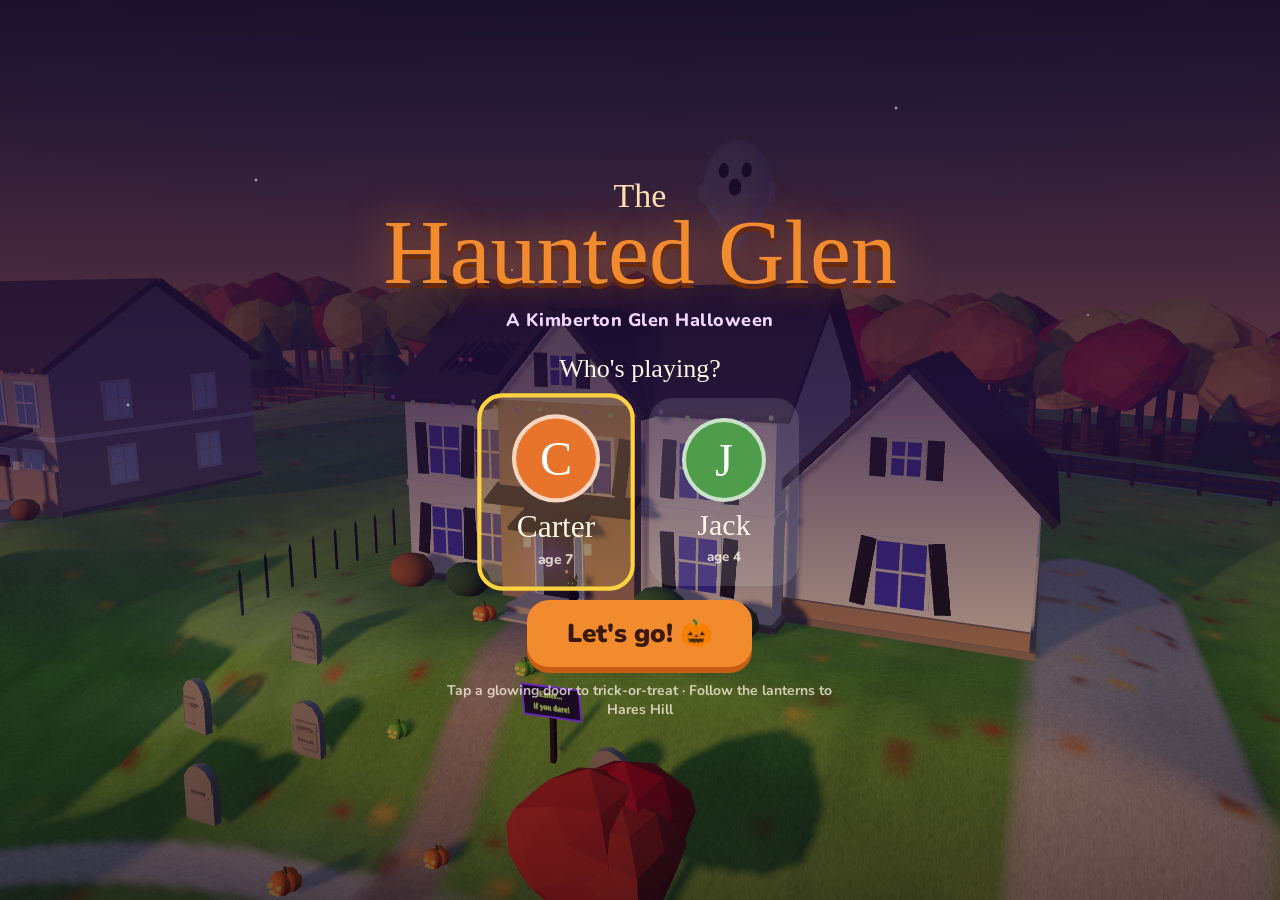
==== index.html @ c072a974 "The Haunted Glen: first playable version 3D Kimberton Glen at golden hour with a 10-minute day/night" ====
<!doctype html>
<html lang="en">
<head>
  <meta charset="utf-8" />
  <meta name="viewport" content="width=device-width, initial-scale=1, maximum-scale=1, user-scalable=no, viewport-fit=cover" />
  <title>The Haunted Glen</title>
  <meta name="theme-color" content="#1a1030" />
  <meta name="apple-mobile-web-app-capable" content="yes" />
  <meta name="mobile-web-app-capable" content="yes" />
  <meta name="apple-mobile-web-app-status-bar-style" content="black-translucent" />
  <meta name="apple-mobile-web-app-title" content="Haunted Glen" />
  <link rel="manifest" href="manifest.webmanifest" />
  <link rel="icon" type="image/png" href="assets/icons/icon-192.png" />
  <link rel="apple-touch-icon" href="assets/icons/apple-touch-icon.png" />
  <link rel="preconnect" href="https://fonts.googleapis.com" />
  <link rel="preconnect" href="https://fonts.gstatic.com" crossorigin />
  <link href="https://fonts.googleapis.com/css2?family=Chewy&family=Nunito:wght@600;800;900&display=swap" rel="stylesheet" />
  <link rel="stylesheet" href="css/style.css" />
  <script type="importmap">
    { "imports": { "three": "./lib/three.module.js" } }
  </script>
</head>
<body>
  <canvas id="world"></canvas>
  <canvas id="haunted" class="hidden"></canvas>
  <div id="touch-layer"></div>

  <div id="joy-base"><div id="joy-knob"></div></div>

  <!-- HUD -->
  <div id="hud" class="hidden">
    <div class="hud-left">
      <div class="pill" id="candy-pill"><span class="pill-icon">🍬</span><span id="candy-count">0</span></div>
      <div class="pill" id="corn-pill"><span class="pill-icon">🌽</span><span id="corn-count">0/8</span></div>
    </div>
    <div class="hud-right">
      <button class="round-btn" id="btn-time" aria-label="Day or night">🌙</button>
      <button class="round-btn" id="btn-sound" aria-label="Sound">🔊</button>
      <button class="swap-btn" id="btn-swap"><span class="swap-face" id="swap-face">J</span><span id="swap-name">Play as Jack</span></button>
    </div>
    <div class="hud-bottom-right">
      <button class="jump-btn" id="btn-jump" aria-label="Jump">⤴</button>
      <button class="action-btn hidden" id="btn-action"><span class="action-icon" id="action-icon">🚪</span><span class="action-label" id="action-label">Knock</span></button>
    </div>
  </div>

  <div id="toast" class="hidden"></div>
  <div id="bubble" class="hidden"><div class="bubble-name" id="bubble-name"></div><div id="bubble-text"></div></div>
  <div id="room-label" class="hidden"></div>
  <div id="candy-burst"></div>

  <!-- Shop -->
  <div id="shop" class="hidden">
    <div class="shop-top">
      <div class="shop-title">Hares Hill Halloween Emporium</div>
      <div class="hazel"><div class="hazel-face">🐰</div><div class="hazel-text" id="hazel-text">Welcome!</div></div>
    </div>
    <div class="shop-sheet">
      <div class="shop-tabs" id="shop-tabs"></div>
      <div class="shop-items" id="shop-items"></div>
      <div class="shop-bar">
        <button class="shop-btn leave" id="shop-leave">🚪 Leave shop</button>
        <button class="shop-btn swap" id="shop-swap">Dress Jack</button>
        <button class="shop-btn buy hidden" id="shop-buy">Buy</button>
      </div>
    </div>
  </div>

  <!-- Reward -->
  <div id="reward" class="hidden">
    <div class="reward-card">
      <div class="reward-emoji" id="reward-emoji">🎃</div>
      <div class="reward-title" id="reward-title">You found a prize!</div>
      <div class="reward-text" id="reward-text"></div>
      <button class="big-btn" id="reward-ok">Hooray!</button>
    </div>
  </div>

  <!-- Title -->
  <div id="title">
    <div class="title-sky"></div>
    <div class="title-inner">
      <div class="title-logo"><span class="t1">The</span><span class="t2">Haunted Glen</span></div>
      <div class="title-sub">A Kimberton Glen Halloween</div>
      <div class="pick-label" id="pick-label">Who's playing?</div>
      <div class="pick-row">
        <button class="pick-card selected" data-kid="carter"><div class="pick-avatar carter">C</div><div class="pick-name">Carter</div><div class="pick-age">age 7</div></button>
        <button class="pick-card" data-kid="jack"><div class="pick-avatar jack">J</div><div class="pick-name">Jack</div><div class="pick-age">age 4</div></button>
      </div>
      <button class="big-btn" id="play-btn" disabled><span id="play-label">Building the neighborhood…</span></button>
      <div class="title-hint">Tap a glowing door to trick-or-treat · Follow the lanterns to Hares Hill</div>
    </div>
  </div>

  <div id="fade"></div>
  <div id="error" class="hidden"></div>

  <script type="module" src="src/main.js"></script>
</body>
</html>
---- css/style.css ----
:root {
  --ink: #2a1838;
  --cream: #fff6e6;
  --pumpkin: #f28a2e;
  --pumpkin-dark: #c75f12;
  --purple: #6a3cb5;
  --purple-dark: #3d2066;
  --gold: #ffd23f;
  --glass: rgba(30, 16, 48, 0.62);
  --safe-top: env(safe-area-inset-top, 0px);
  --safe-bottom: env(safe-area-inset-bottom, 0px);
  --safe-left: env(safe-area-inset-left, 0px);
  --safe-right: env(safe-area-inset-right, 0px);
}

* { box-sizing: border-box; -webkit-tap-highlight-color: transparent; }
html, body {
  margin: 0;
  height: 100%;
  overflow: hidden;
  background: #120a1c;
  font-family: 'Nunito', 'Trebuchet MS', system-ui, sans-serif;
  color: var(--cream);
  touch-action: none;
  user-select: none;
  -webkit-user-select: none;
  -webkit-touch-callout: none;
  overscroll-behavior: none;
}
canvas { display: block; position: fixed; inset: 0; width: 100%; height: 100%; }
#haunted { image-rendering: pixelated; }
.hidden { display: none !important; }
button { font-family: inherit; cursor: pointer; border: none; color: inherit; }

#touch-layer { position: fixed; inset: 0; z-index: 2; }

/* joystick */
#joy-base {
  display: none; position: fixed; z-index: 3; width: 120px; height: 120px; margin: -60px 0 0 -60px;
  border-radius: 50%; background: rgba(255, 255, 255, 0.12); border: 3px solid rgba(255, 255, 255, 0.35);
  pointer-events: none; transform: translate(0, 0);
}
#joy-knob {
  position: absolute; left: 50%; top: 50%; width: 56px; height: 56px; border-radius: 50%;
  background: radial-gradient(circle at 35% 35%, #ffd9a8, var(--pumpkin)); box-shadow: 0 4px 10px rgba(0,0,0,.35);
  transform: translate(-50%, -50%);
}

/* HUD */
#hud { position: fixed; inset: 0; z-index: 4; pointer-events: none; }
#hud button { pointer-events: auto; }
.hud-left { position: absolute; top: calc(12px + var(--safe-top)); left: calc(12px + var(--safe-left)); display: flex; gap: 8px; flex-wrap: wrap; }
.hud-right { position: absolute; top: calc(12px + var(--safe-top)); right: calc(12px + var(--safe-right)); display: flex; gap: 8px; align-items: center; }
.pill {
  display: flex; align-items: center; gap: 6px; padding: 6px 14px 6px 10px; border-radius: 999px;
  background: var(--glass); font-weight: 900; font-size: 20px; backdrop-filter: blur(6px); -webkit-backdrop-filter: blur(6px);
  border: 2px solid rgba(255, 255, 255, 0.15); transition: transform .2s;
}
.pill.bump { transform: scale(1.25); }
.pill-icon { font-size: 22px; }
.round-btn {
  width: 48px; height: 48px; border-radius: 50%; font-size: 24px; background: var(--glass);
  border: 2px solid rgba(255, 255, 255, 0.18); backdrop-filter: blur(6px); -webkit-backdrop-filter: blur(6px);
}
.swap-btn {
  display: flex; align-items: center; gap: 8px; height: 48px; padding: 0 14px 0 6px; border-radius: 999px;
  background: var(--purple); font-weight: 900; font-size: 16px; box-shadow: 0 4px 0 var(--purple-dark);
}
.swap-face, .pick-avatar {
  display: grid; place-items: center; width: 36px; height: 36px; border-radius: 50%; font-family: 'Chewy', cursive; font-size: 20px;
  background: #4f9d4a; color: white; border: 3px solid rgba(255,255,255,.7);
}
.swap-face.carter, .pick-avatar.carter { background: #e8742c; }
.swap-face.jack, .pick-avatar.jack { background: #4f9d4a; }
.hud-bottom-right { position: absolute; right: calc(18px + var(--safe-right)); bottom: calc(22px + var(--safe-bottom)); display: flex; align-items: flex-end; gap: 14px; }
.action-btn {
  min-width: 112px; height: 112px; border-radius: 56px; padding: 0 18px; display: flex; flex-direction: column; align-items: center; justify-content: center;
  background: radial-gradient(circle at 35% 30%, #ffc27a, var(--pumpkin) 60%, var(--pumpkin-dark));
  box-shadow: 0 6px 0 #8a3f0a, 0 0 30px rgba(255, 160, 60, .55); animation: pulse 1.4s ease-in-out infinite;
}
.action-btn:active, .jump-btn:active, .swap-btn:active, .big-btn:active, .shop-btn:active { transform: translateY(3px); box-shadow: none; }
.action-icon { font-size: 40px; line-height: 1; }
.action-label { font-weight: 900; font-size: 18px; color: #3a1a06; margin-top: 2px; white-space: nowrap; }
.jump-btn {
  width: 72px; height: 72px; border-radius: 50%; font-size: 34px; font-weight: 900; color: white;
  background: radial-gradient(circle at 35% 30%, #9a7ae8, var(--purple)); box-shadow: 0 5px 0 var(--purple-dark);
}
@keyframes pulse { 0%, 100% { transform: scale(1); } 50% { transform: scale(1.06); } }

#toast {
  position: fixed; z-index: 6; left: 50%; top: calc(74px + var(--safe-top)); transform: translateX(-50%);
  max-width: min(560px, 90vw); padding: 12px 20px; border-radius: 18px; text-align: center; font-weight: 800; font-size: 19px;
  background: var(--glass); border: 2px solid rgba(255, 210, 63, 0.5); backdrop-filter: blur(6px); -webkit-backdrop-filter: blur(6px);
  pointer-events: none; animation: drop .35s ease-out;
}
@keyframes drop { from { opacity: 0; transform: translate(-50%, -12px); } to { opacity: 1; transform: translate(-50%, 0); } }

#bubble {
  position: fixed; z-index: 6; left: 50%; bottom: calc(150px + var(--safe-bottom)); transform: translateX(-50%);
  max-width: min(520px, 86vw); padding: 14px 20px; border-radius: 22px; background: var(--cream); color: var(--ink);
  font-weight: 800; font-size: 20px; text-align: center; box-shadow: 0 8px 24px rgba(0,0,0,.35); pointer-events: none; animation: pop .3s ease-out;
}
.bubble-name { font-family: 'Chewy', cursive; color: var(--purple); font-size: 18px; margin-bottom: 2px; }
@keyframes pop { from { opacity: 0; transform: translate(-50%, 10px) scale(.9); } to { opacity: 1; transform: translate(-50%, 0) scale(1); } }

#room-label {
  position: fixed; z-index: 6; left: 50%; top: calc(140px + var(--safe-top)); transform: translateX(-50%);
  font-family: 'Chewy', cursive; font-size: 30px; color: #e9d6ff; text-shadow: 0 3px 0 #2a1040, 0 0 18px #9b5cff;
  pointer-events: none; animation: drop .4s ease-out; white-space: nowrap;
}

#candy-burst { position: fixed; inset: 0; z-index: 7; pointer-events: none; overflow: hidden; }
.candy-fly { position: absolute; font-size: 30px; animation: fly 1.1s cubic-bezier(.5,-0.4,.7,1) forwards; }
@keyframes fly { to { transform: translate(var(--tx), var(--ty)) scale(.4) rotate(360deg); opacity: .2; } }

/* shop */
#shop { position: fixed; inset: 0; z-index: 5; pointer-events: none; display: flex; flex-direction: column; justify-content: space-between; }
#shop > * { pointer-events: auto; }
.shop-top { padding: calc(10px + var(--safe-top)) 14px 0; display: flex; flex-direction: column; align-items: center; gap: 8px; pointer-events: none !important; }
.shop-title { font-family: 'Chewy', cursive; font-size: 28px; color: var(--gold); text-shadow: 0 3px 0 #3a1a48; text-align: center; }
.hazel { display: flex; align-items: center; gap: 10px; background: var(--cream); color: var(--ink); border-radius: 20px; padding: 8px 16px 8px 8px; max-width: min(560px, 92vw); box-shadow: 0 6px 18px rgba(0,0,0,.3); }
.hazel-face { font-size: 34px; width: 48px; height: 48px; display: grid; place-items: center; background: #e9d6ff; border-radius: 50%; flex: none; }
.hazel-text { font-weight: 800; font-size: 17px; }
.shop-sheet {
  background: linear-gradient(180deg, rgba(42, 22, 64, .94), rgba(28, 14, 44, .97)); border-top: 3px solid rgba(255, 210, 63, .4);
  border-radius: 26px 26px 0 0; padding: 12px 12px calc(12px + var(--safe-bottom));
}
.shop-tabs { display: flex; gap: 8px; justify-content: center; margin-bottom: 10px; }
.shop-tab { flex: 1; max-width: 140px; padding: 10px 6px; border-radius: 16px; background: rgba(255,255,255,.08); font-weight: 900; font-size: 15px; display: flex; flex-direction: column; align-items: center; gap: 2px; }
.shop-tab .ti { font-size: 26px; }
.shop-tab.active { background: var(--pumpkin); color: #3a1a06; box-shadow: 0 4px 0 var(--pumpkin-dark); }
.shop-items { display: flex; gap: 10px; overflow-x: auto; padding: 4px 2px 10px; scroll-snap-type: x mandatory; -webkit-overflow-scrolling: touch; touch-action: pan-x; }
.item-card {
  flex: none; width: 112px; height: 132px; border-radius: 18px; background: rgba(255,255,255,.1); border: 3px solid transparent;
  display: flex; flex-direction: column; align-items: center; justify-content: center; gap: 4px; scroll-snap-align: start; position: relative;
}
.item-card.selected { border-color: var(--gold); background: rgba(255, 210, 63, .18); }
.item-card .ie { font-size: 42px; line-height: 1.05; }
.item-card .in { font-weight: 800; font-size: 14px; text-align: center; line-height: 1.1; padding: 0 4px; }
.item-card .ip { font-weight: 900; font-size: 14px; padding: 2px 10px; border-radius: 999px; background: rgba(0,0,0,.3); }
.item-card .ip.owned { background: #2eaa4a; }
.item-card .ip.wearing { background: var(--purple); }
.item-card .ip.locked { background: #5a3a6a; }
.shop-bar { display: flex; gap: 10px; justify-content: center; flex-wrap: wrap; }
.shop-btn { padding: 14px 22px; border-radius: 18px; font-weight: 900; font-size: 18px; }
.shop-btn.leave { background: rgba(255,255,255,.14); }
.shop-btn.swap { background: var(--purple); box-shadow: 0 4px 0 var(--purple-dark); }
.shop-btn.buy { background: var(--gold); color: #3a2206; box-shadow: 0 4px 0 #b08a10; }
.shop-btn.buy:disabled { background: #6a5a6a; color: #cbbfcb; box-shadow: none; }

/* reward */
#reward { position: fixed; inset: 0; z-index: 9; display: grid; place-items: center; background: rgba(10, 4, 20, .6); }
.reward-card { background: var(--cream); color: var(--ink); border-radius: 28px; padding: 26px 30px; text-align: center; max-width: 86vw; animation: pop2 .4s ease-out; }
@keyframes pop2 { from { transform: scale(.7); opacity: 0; } to { transform: scale(1); opacity: 1; } }
.reward-emoji { font-size: 84px; animation: wiggle 1s ease-in-out infinite; }
@keyframes wiggle { 0%,100% { transform: rotate(-8deg); } 50% { transform: rotate(8deg); } }
.reward-title { font-family: 'Chewy', cursive; font-size: 32px; color: var(--purple); }
.reward-text { font-weight: 800; font-size: 18px; margin: 6px 0 16px; }

/* title */
#title { position: fixed; inset: 0; z-index: 10; display: grid; place-items: center; overflow: auto; }
.title-sky { position: absolute; inset: 0; background: linear-gradient(180deg, rgba(18,10,36,.92) 0%, rgba(40,20,70,.72) 45%, rgba(40,20,60,.25) 75%, rgba(20,10,30,.55) 100%); }
.title-sky::after {
  content: ''; position: absolute; inset: 0; background-image: radial-gradient(2px 2px at 20% 20%, #fff, transparent), radial-gradient(2px 2px at 70% 12%, #fff, transparent),
    radial-gradient(1.5px 1.5px at 40% 30%, #fff, transparent), radial-gradient(1.5px 1.5px at 85% 35%, #fff, transparent), radial-gradient(2px 2px at 10% 45%, #fff, transparent);
  opacity: .8;
}
.title-inner { position: relative; text-align: center; padding: 24px; display: flex; flex-direction: column; align-items: center; gap: 14px; }
.title-logo { display: flex; flex-direction: column; line-height: .9; font-family: 'Chewy', cursive; }
.title-logo .t1 { font-size: 34px; color: #ffe0b0; }
.title-logo .t2 { font-size: clamp(52px, 11vw, 92px); color: var(--pumpkin); text-shadow: 0 5px 0 #6a2a08, 0 0 40px rgba(255,140,40,.6); }
.title-sub { font-weight: 800; font-size: 18px; color: #f2d6ff; letter-spacing: .5px; }
.pick-label { font-family: 'Chewy', cursive; font-size: 26px; margin-top: 8px; }
.pick-row { display: flex; gap: 18px; }
.pick-card { width: 150px; padding: 16px 10px; border-radius: 24px; background: rgba(255,255,255,.12); border: 4px solid transparent; display: flex; flex-direction: column; align-items: center; gap: 6px; transition: transform .15s; }
.pick-card.selected { border-color: var(--gold); background: rgba(255, 210, 63, .2); transform: scale(1.05); }
.pick-avatar { width: 84px; height: 84px; font-size: 46px; border-width: 4px; }
.pick-name { font-family: 'Chewy', cursive; font-size: 30px; }
.pick-age { font-weight: 800; opacity: .8; }
.big-btn { padding: 16px 40px; border-radius: 22px; font-size: 26px; font-weight: 900; background: var(--pumpkin); color: #3a1a06; box-shadow: 0 6px 0 var(--pumpkin-dark); }
.big-btn:disabled { background: #8a6a7a; color: #e8d8e8; box-shadow: none; }
.title-hint { font-weight: 700; font-size: 14px; opacity: .75; max-width: 420px; }

#fade { position: fixed; inset: 0; z-index: 8; background: #000; opacity: 0; pointer-events: none; transition: opacity .35s; }
#fade.on { opacity: 1; }
#error { position: fixed; left: 10px; right: 10px; bottom: 10px; z-index: 20; background: #5a1a2a; color: #fff; padding: 12px; border-radius: 12px; font-size: 13px; white-space: pre-wrap; }

@media (max-height: 500px) {
  .action-btn { min-width: 92px; height: 92px; }
  .action-icon { font-size: 32px; }
  .shop-title { font-size: 22px; }
  .item-card { width: 96px; height: 110px; }
  .item-card .ie { font-size: 34px; }
  .pick-card { width: 120px; padding: 10px; }
  .pick-avatar { width: 60px; height: 60px; font-size: 32px; }
  .title-logo .t2 { font-size: 54px; }
}
@media (max-width: 600px) {
  #swap-name { display: none; }
  .swap-btn { padding: 0 6px; }
}
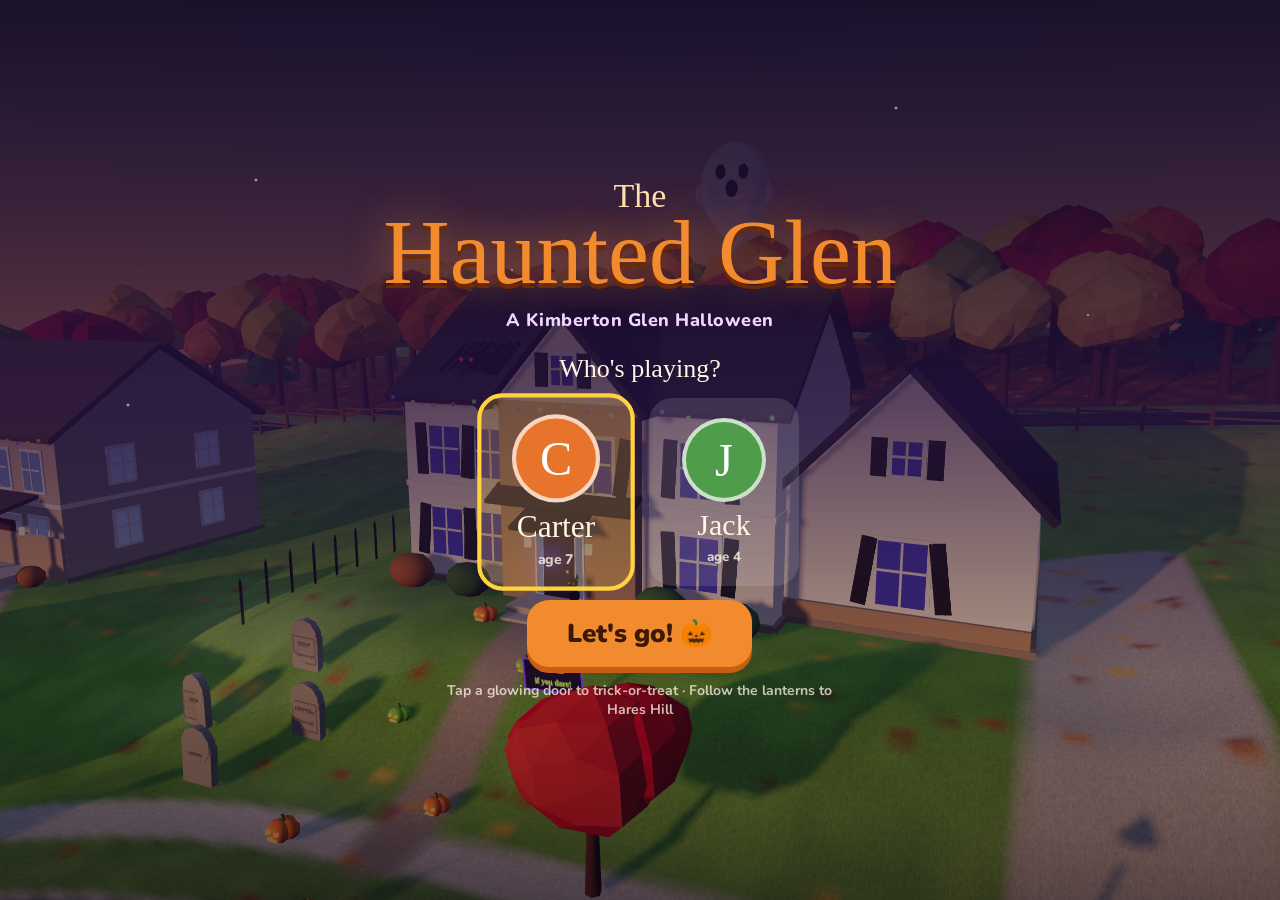
==== commit c13bc247: "Real LiDAR elevation and a full day cycle - Ground heights now come from USGS 3DEP 1 m LiDAR (sample" ====
--- a/index.html
+++ b/index.html
@@ -34,7 +34,7 @@
       <div class="pill" id="corn-pill"><span class="pill-icon">🌽</span><span id="corn-count">0/8</span></div>
     </div>
     <div class="hud-right">
-      <button class="round-btn" id="btn-time" aria-label="Day or night">🌙</button>
+      <button class="round-btn" id="btn-time" aria-label="Time of day">🌇</button>
       <button class="round-btn" id="btn-sound" aria-label="Sound">🔊</button>
       <button class="swap-btn" id="btn-swap"><span class="swap-face" id="swap-face">J</span><span id="swap-name">Play as Jack</span></button>
     </div>
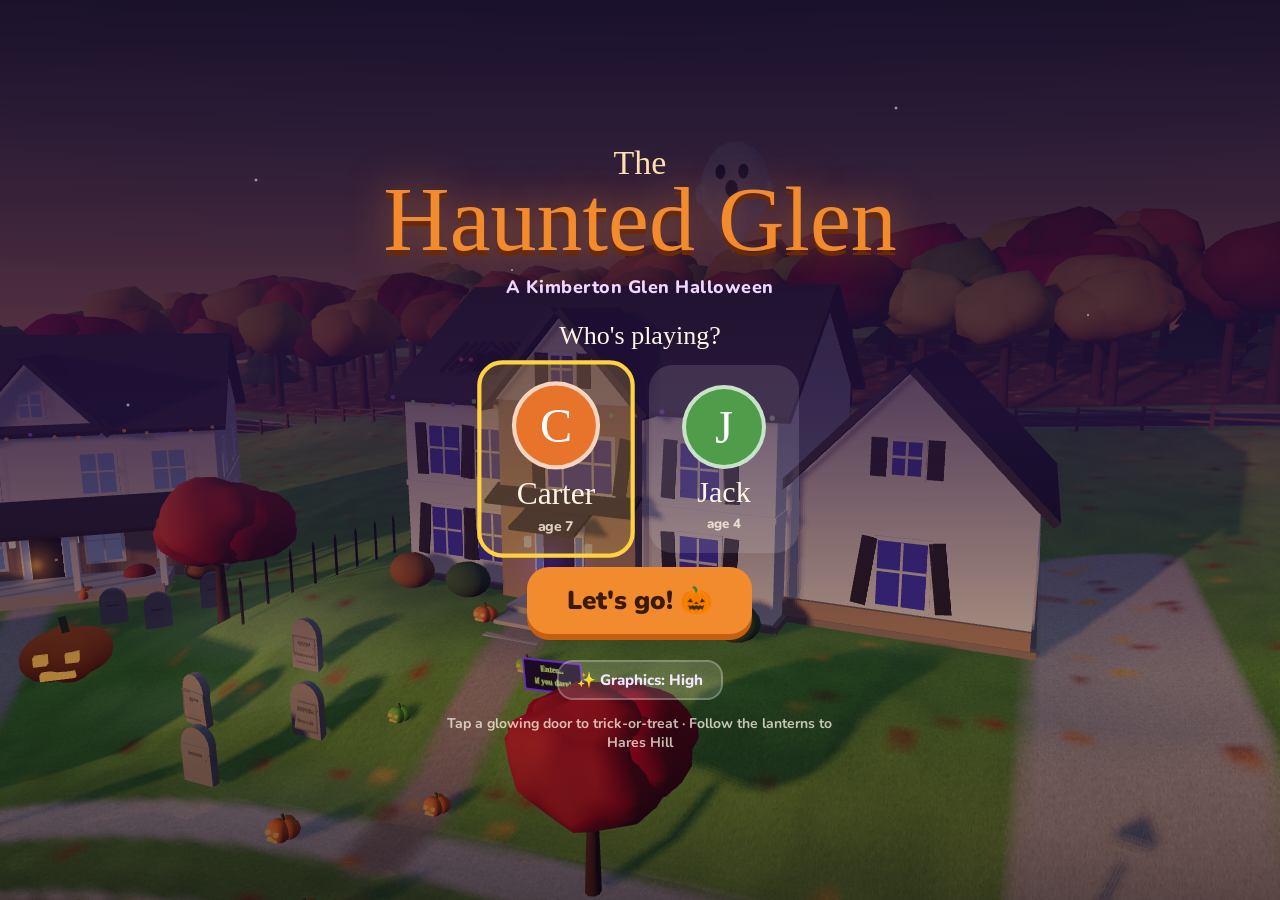
==== commit 4ce693b7: "Smoother graphics: leafy trees, softer lighting, quality toggle - Trees: rounded, lumpy canopies wit" ====
--- a/index.html
+++ b/index.html
@@ -88,6 +88,7 @@
         <button class="pick-card" data-kid="jack"><div class="pick-avatar jack">J</div><div class="pick-name">Jack</div><div class="pick-age">age 4</div></button>
       </div>
       <button class="big-btn" id="play-btn" disabled><span id="play-label">Building the neighborhood…</span></button>
+      <button class="quality-btn" id="quality-btn">✨ Graphics: High</button>
       <div class="title-hint">Tap a glowing door to trick-or-treat · Follow the lanterns to Hares Hill</div>
     </div>
   </div>
--- a/css/style.css
+++ b/css/style.css
@@ -199,3 +199,5 @@
   #swap-name { display: none; }
   .swap-btn { padding: 0 6px; }
 }
+
+.quality-btn { margin-top: 12px; padding: 8px 18px; border-radius: 16px; font-size: 15px; font-weight: 800; background: rgba(255,255,255,0.14); color: #f3e6ff; border: 2px solid rgba(255,255,255,0.25); }
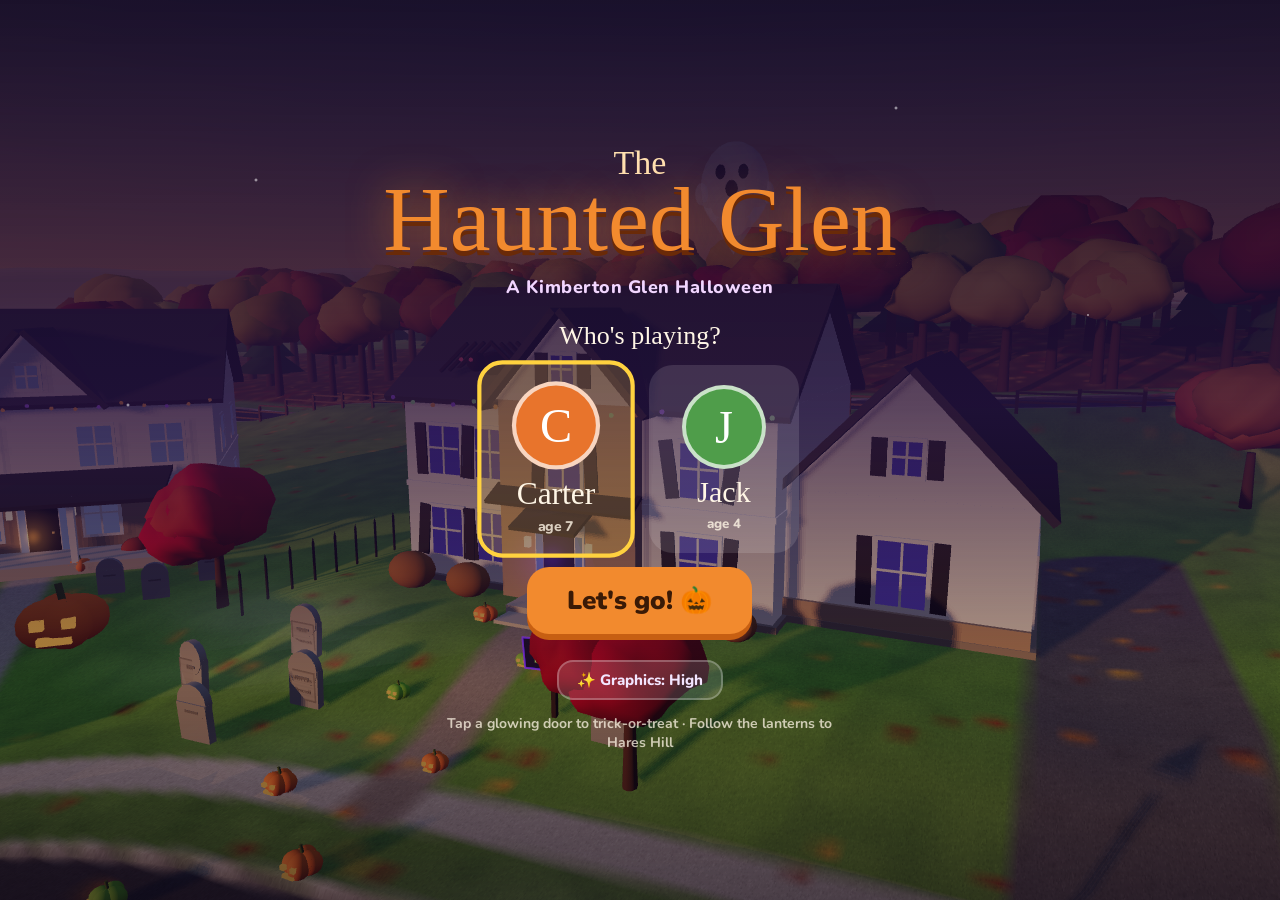
==== commit 22b0d539: "Rebuild the Emporium interior: shelf bays, front desk, new Hazel Costumes now sit on four labeled sh" ====
--- a/index.html
+++ b/index.html
@@ -51,17 +51,20 @@
 
   <!-- Shop -->
   <div id="shop" class="hidden">
-    <div class="shop-top">
-      <div class="shop-title">Hares Hill Halloween Emporium</div>
+    <div class="shop-top" id="shop-top">
       <div class="hazel"><div class="hazel-face">🐰</div><div class="hazel-text" id="hazel-text">Welcome!</div></div>
+      <div class="pill shop-candy"><span class="pill-icon">🍬</span><span id="shop-candy">0</span></div>
     </div>
-    <div class="shop-sheet">
-      <div class="shop-tabs" id="shop-tabs"></div>
-      <div class="shop-items" id="shop-items"></div>
+    <div class="shop-bottom" id="shop-bottom">
+      <div class="shop-pager">
+        <button class="shop-arrow" id="shop-prev" aria-label="Previous shelf">◀</button>
+        <div class="shop-tabs" id="shop-tabs"></div>
+        <button class="shop-arrow" id="shop-next" aria-label="Next shelf">▶</button>
+      </div>
       <div class="shop-bar">
-        <button class="shop-btn leave" id="shop-leave">🚪 Leave shop</button>
+        <button class="shop-btn leave" id="shop-leave">🚪 Leave</button>
+        <button class="shop-btn buy hidden" id="shop-buy">Buy</button>
         <button class="shop-btn swap" id="shop-swap">Dress Jack</button>
-        <button class="shop-btn buy hidden" id="shop-buy">Buy</button>
       </div>
     </div>
   </div>
--- a/css/style.css
+++ b/css/style.css
@@ -115,38 +115,37 @@
 
 /* shop */
 #shop { position: fixed; inset: 0; z-index: 5; pointer-events: none; display: flex; flex-direction: column; justify-content: space-between; }
-#shop > * { pointer-events: auto; }
-.shop-top { padding: calc(10px + var(--safe-top)) 14px 0; display: flex; flex-direction: column; align-items: center; gap: 8px; pointer-events: none !important; }
-.shop-title { font-family: 'Chewy', cursive; font-size: 28px; color: var(--gold); text-shadow: 0 3px 0 #3a1a48; text-align: center; }
-.hazel { display: flex; align-items: center; gap: 10px; background: var(--cream); color: var(--ink); border-radius: 20px; padding: 8px 16px 8px 8px; max-width: min(560px, 92vw); box-shadow: 0 6px 18px rgba(0,0,0,.3); }
-.hazel-face { font-size: 34px; width: 48px; height: 48px; display: grid; place-items: center; background: #e9d6ff; border-radius: 50%; flex: none; }
-.hazel-text { font-weight: 800; font-size: 17px; }
-.shop-sheet {
-  background: linear-gradient(180deg, rgba(42, 22, 64, .94), rgba(28, 14, 44, .97)); border-top: 3px solid rgba(255, 210, 63, .4);
-  border-radius: 26px 26px 0 0; padding: 12px 12px calc(12px + var(--safe-bottom));
-}
-.shop-tabs { display: flex; gap: 8px; justify-content: center; margin-bottom: 10px; }
-.shop-tab { flex: 1; max-width: 140px; padding: 10px 6px; border-radius: 16px; background: rgba(255,255,255,.08); font-weight: 900; font-size: 15px; display: flex; flex-direction: column; align-items: center; gap: 2px; }
-.shop-tab .ti { font-size: 26px; }
+.shop-top { padding: calc(8px + var(--safe-top)) 12px 0; display: flex; align-items: flex-start; justify-content: center; gap: 8px; pointer-events: none; }
+.hazel { display: flex; align-items: center; gap: 10px; background: var(--cream); color: var(--ink); border-radius: 20px; padding: 6px 14px 6px 6px; max-width: min(520px, 76vw); box-shadow: 0 6px 18px rgba(0,0,0,.3); }
+.hazel-face { font-size: 28px; width: 42px; height: 42px; display: grid; place-items: center; background: #e9d6ff; border-radius: 50%; flex: none; }
+.hazel-text { font-weight: 800; font-size: 16px; line-height: 1.2; }
+.shop-candy { flex: none; }
+.shop-bottom { padding: 0 10px calc(10px + var(--safe-bottom)); display: flex; flex-direction: column; gap: 8px; align-items: center; }
+.shop-bottom > * { pointer-events: auto; }
+.shop-pager { align-items: center; gap: 6px; width: 100%; max-width: 480px; }
+.shop-pager { display: flex; }
+/* sideways phone: tabs down the left, buttons down the right, so the shelves get the full height */
+#shop:not(.portrait) .shop-pager { position: fixed; left: calc(8px + var(--safe-left, 0px)); top: 50%; transform: translateY(-50%); width: auto; max-width: none; flex-direction: column; }
+#shop:not(.portrait) .shop-arrow { display: none; }
+#shop:not(.portrait) .shop-tabs { flex-direction: column; }
+#shop:not(.portrait) .shop-tab { width: 66px; flex: none; padding: 4px 2px; }
+#shop:not(.portrait) .shop-bar { position: fixed; right: calc(10px + var(--safe-right, 0px)); bottom: calc(10px + var(--safe-bottom)); flex-direction: column-reverse; align-items: stretch; }
+#shop:not(.portrait) .shop-top { justify-content: flex-start; padding-left: 90px; }
+#shop:not(.portrait) .hazel { max-width: min(520px, 62vw); }
+.shop-arrow { display: none; }
+#shop:not(.portrait) .shop-pager { width: auto; max-width: none; }
+#shop:not(.portrait) .shop-tab { width: 64px; flex: none; }
+.shop-arrow { flex: none; width: 46px; height: 58px; border-radius: 16px; background: rgba(30, 14, 44, .85); font-size: 22px; box-shadow: 0 4px 0 rgba(0,0,0,.35); }
+.shop-tabs { flex: 1; display: flex; gap: 5px; }
+.shop-tab { flex: 1; padding: 6px 2px; border-radius: 14px; background: rgba(30, 14, 44, .85); font-weight: 900; font-size: 12px; display: flex; flex-direction: column; align-items: center; gap: 1px; }
+.shop-tab .ti { font-size: 22px; }
 .shop-tab.active { background: var(--pumpkin); color: #3a1a06; box-shadow: 0 4px 0 var(--pumpkin-dark); }
-.shop-items { display: flex; gap: 10px; overflow-x: auto; padding: 4px 2px 10px; scroll-snap-type: x mandatory; -webkit-overflow-scrolling: touch; touch-action: pan-x; }
-.item-card {
-  flex: none; width: 112px; height: 132px; border-radius: 18px; background: rgba(255,255,255,.1); border: 3px solid transparent;
-  display: flex; flex-direction: column; align-items: center; justify-content: center; gap: 4px; scroll-snap-align: start; position: relative;
-}
-.item-card.selected { border-color: var(--gold); background: rgba(255, 210, 63, .18); }
-.item-card .ie { font-size: 42px; line-height: 1.05; }
-.item-card .in { font-weight: 800; font-size: 14px; text-align: center; line-height: 1.1; padding: 0 4px; }
-.item-card .ip { font-weight: 900; font-size: 14px; padding: 2px 10px; border-radius: 999px; background: rgba(0,0,0,.3); }
-.item-card .ip.owned { background: #2eaa4a; }
-.item-card .ip.wearing { background: var(--purple); }
-.item-card .ip.locked { background: #5a3a6a; }
-.shop-bar { display: flex; gap: 10px; justify-content: center; flex-wrap: wrap; }
-.shop-btn { padding: 14px 22px; border-radius: 18px; font-weight: 900; font-size: 18px; }
-.shop-btn.leave { background: rgba(255,255,255,.14); }
+.shop-bar { display: flex; gap: 10px; justify-content: center; align-items: center; }
+.shop-btn { padding: 13px 20px; border-radius: 18px; font-weight: 900; font-size: 18px; box-shadow: 0 4px 0 rgba(0,0,0,.35); }
+.shop-btn.leave { background: rgba(30, 14, 44, .85); }
 .shop-btn.swap { background: var(--purple); box-shadow: 0 4px 0 var(--purple-dark); }
-.shop-btn.buy { background: var(--gold); color: #3a2206; box-shadow: 0 4px 0 #b08a10; }
-.shop-btn.buy:disabled { background: #6a5a6a; color: #cbbfcb; box-shadow: none; }
+.shop-btn.buy { background: var(--gold); color: #3a2206; box-shadow: 0 4px 0 #b08a10; font-size: 21px; padding: 15px 24px; animation: pop2 .3s ease-out; }
+.shop-btn.buy:disabled { background: #6a5a6a; color: #e2d6e2; box-shadow: none; font-size: 16px; }
 
 /* reward */
 #reward { position: fixed; inset: 0; z-index: 9; display: grid; place-items: center; background: rgba(10, 4, 20, .6); }
@@ -188,9 +187,8 @@
 @media (max-height: 500px) {
   .action-btn { min-width: 92px; height: 92px; }
   .action-icon { font-size: 32px; }
-  .shop-title { font-size: 22px; }
-  .item-card { width: 96px; height: 110px; }
-  .item-card .ie { font-size: 34px; }
+  .shop-btn { padding: 10px 16px; font-size: 16px; }
+  .hazel-text { font-size: 14px; }
   .pick-card { width: 120px; padding: 10px; }
   .pick-avatar { width: 60px; height: 60px; font-size: 32px; }
   .title-logo .t2 { font-size: 54px; }
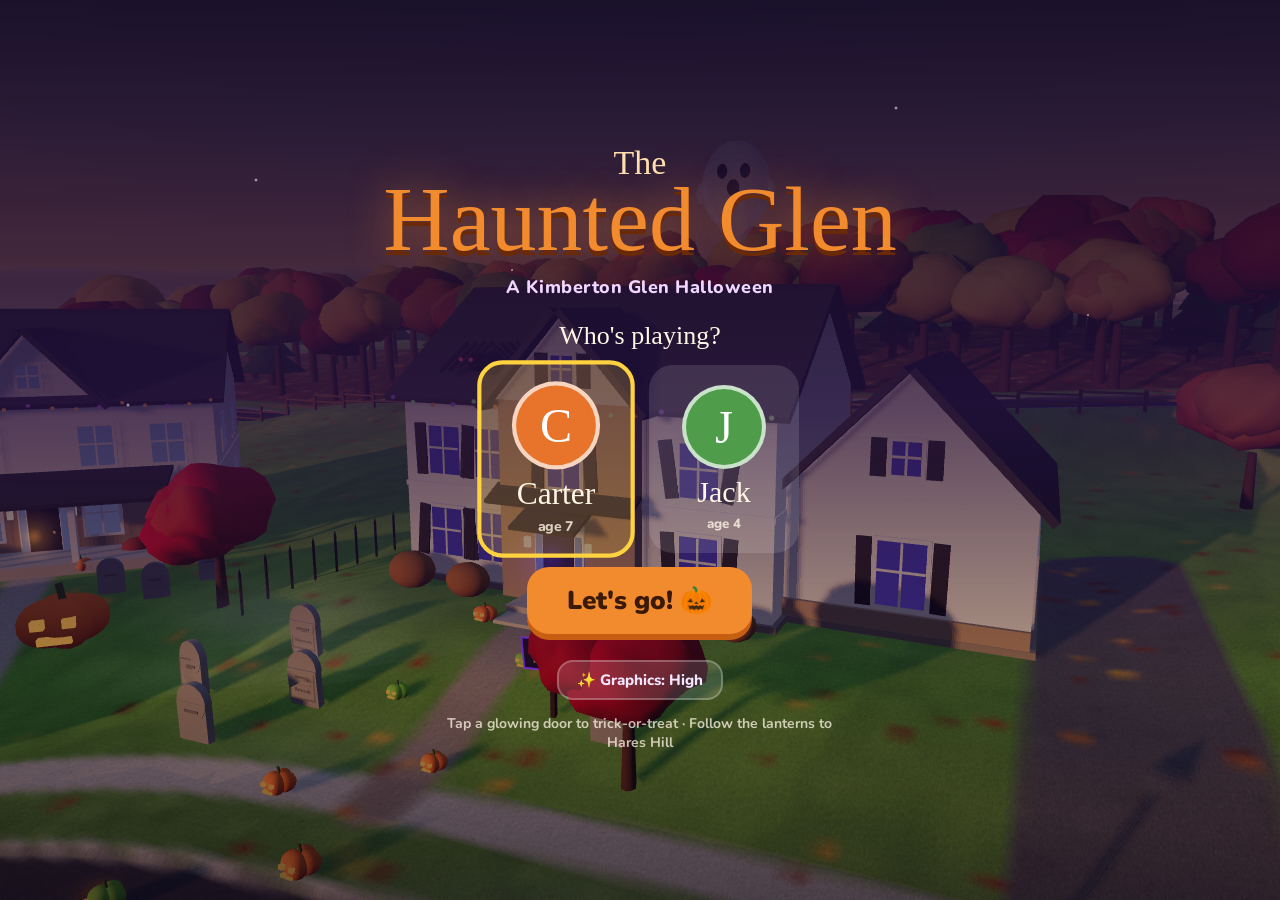
==== commit d10a179d: "Add speed boost and spin jump buttons; jump works while running - Jump / Boost / Spin cluster (Jump " ====
--- a/index.html
+++ b/index.html
@@ -39,8 +39,12 @@
       <button class="swap-btn" id="btn-swap"><span class="swap-face" id="swap-face">J</span><span id="swap-name">Play as Jack</span></button>
     </div>
     <div class="hud-bottom-right">
-      <button class="jump-btn" id="btn-jump" aria-label="Jump">⤴</button>
       <button class="action-btn hidden" id="btn-action"><span class="action-icon" id="action-icon">🚪</span><span class="action-label" id="action-label">Knock</span></button>
+      <div class="move-btns" id="move-btns">
+        <button class="move-btn jump-btn" id="btn-jump" aria-label="Jump">⤴</button>
+        <button class="move-btn boost-btn" id="btn-boost" aria-label="Speed boost">⚡</button>
+        <button class="move-btn spin-btn" id="btn-spin" aria-label="Spin jump">🌀</button>
+      </div>
     </div>
   </div>
 
--- a/css/style.css
+++ b/css/style.css
@@ -81,10 +81,18 @@
 .action-btn:active, .jump-btn:active, .swap-btn:active, .big-btn:active, .shop-btn:active { transform: translateY(3px); box-shadow: none; }
 .action-icon { font-size: 40px; line-height: 1; }
 .action-label { font-weight: 900; font-size: 18px; color: #3a1a06; margin-top: 2px; white-space: nowrap; }
-.jump-btn {
-  width: 72px; height: 72px; border-radius: 50%; font-size: 34px; font-weight: 900; color: white;
-  background: radial-gradient(circle at 35% 30%, #9a7ae8, var(--purple)); box-shadow: 0 5px 0 var(--purple-dark);
-}
+/* Jump + Boost on top, Spin centered underneath */
+.move-btns { display: grid; grid-template-columns: 62px 62px; grid-template-rows: 62px 62px; column-gap: 12px; row-gap: 6px; }
+.move-btn {
+  width: 62px; height: 62px; border-radius: 50%; font-size: 30px; font-weight: 900; color: white; line-height: 1;
+  display: grid; place-items: center; touch-action: none; -webkit-tap-highlight-color: transparent;
+  border: 3px solid rgba(255, 255, 255, 0.35);
+}
+.move-btn.pressed, .move-btn.held, .move-btn:active { transform: translateY(3px); box-shadow: none; }
+.jump-btn { grid-column: 1; grid-row: 1; background: radial-gradient(circle at 35% 30%, #9a7ae8, var(--purple)); box-shadow: 0 5px 0 var(--purple-dark); }
+.boost-btn { grid-column: 2; grid-row: 1; font-size: 28px; background: radial-gradient(circle at 35% 30%, #7cc0ff, #2a7de0 60%, #1b5bb0); box-shadow: 0 5px 0 #0f3a75; }
+.boost-btn.held { box-shadow: 0 0 22px rgba(255, 220, 80, 0.9); }
+.spin-btn { grid-column: 1 / span 2; grid-row: 2; justify-self: center; background: radial-gradient(circle at 35% 30%, #ff9be0, #d93fa8 60%, #a3237c); box-shadow: 0 5px 0 #66104c; }
 @keyframes pulse { 0%, 100% { transform: scale(1); } 50% { transform: scale(1.06); } }
 
 #toast {
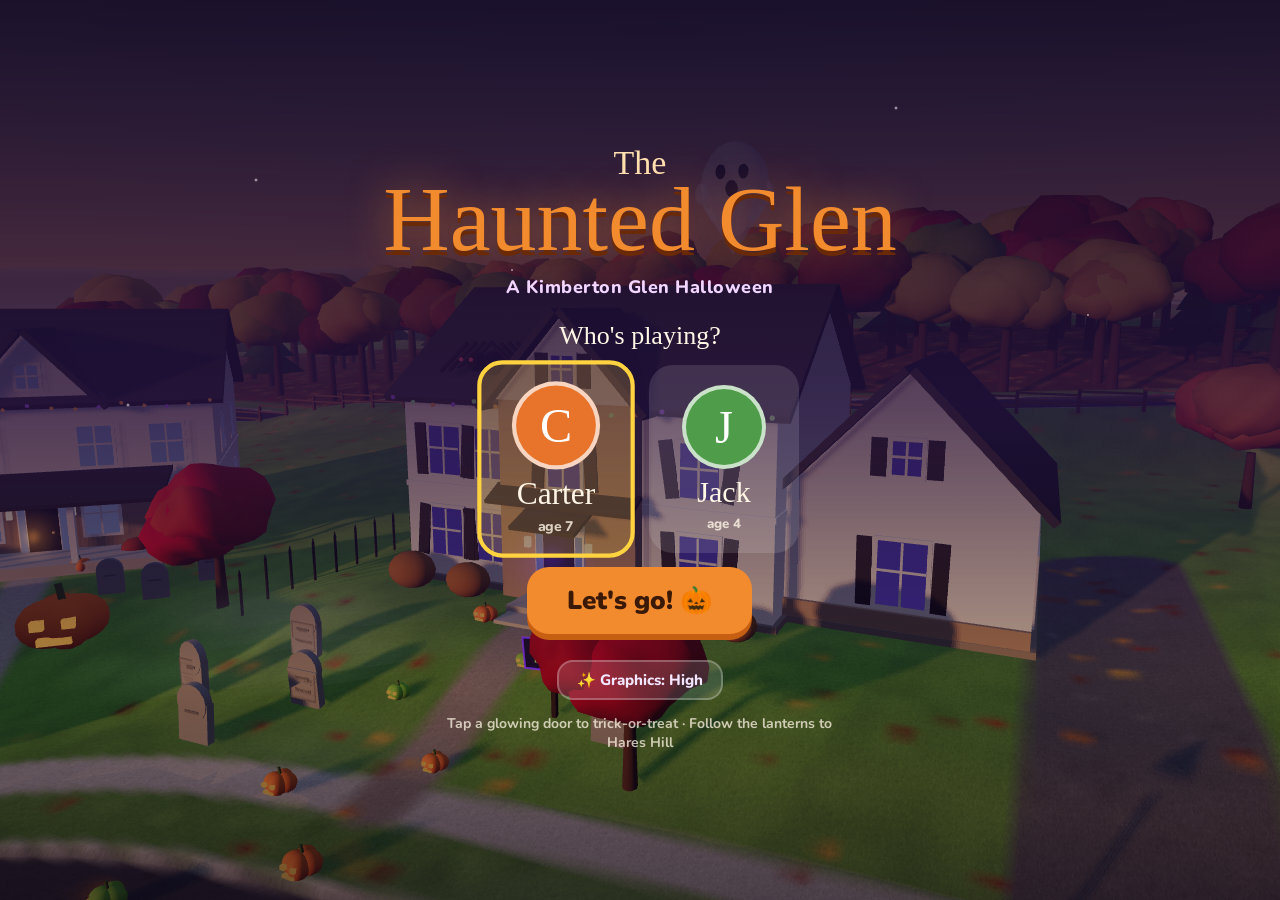
==== commit ac1b5636: "Hares Hill: chest-high try-on camera, cozier interior, costume fit + GPT/Meshy model pipeline - Try-" ====
--- a/index.html
+++ b/index.html
@@ -56,10 +56,10 @@
   <!-- Shop -->
   <div id="shop" class="hidden">
     <div class="shop-top" id="shop-top">
-      <div class="hazel"><div class="hazel-face">🐰</div><div class="hazel-text" id="hazel-text">Welcome!</div></div>
       <div class="pill shop-candy"><span class="pill-icon">🍬</span><span id="shop-candy">0</span></div>
     </div>
     <div class="shop-bottom" id="shop-bottom">
+      <div class="hazel" id="hazel"><div class="hazel-face">🐰</div><div class="hazel-text" id="hazel-text">Welcome!</div></div>
       <div class="shop-pager">
         <button class="shop-arrow" id="shop-prev" aria-label="Previous shelf">◀</button>
         <div class="shop-tabs" id="shop-tabs"></div>
--- a/css/style.css
+++ b/css/style.css
@@ -123,13 +123,20 @@
 
 /* shop */
 #shop { position: fixed; inset: 0; z-index: 5; pointer-events: none; display: flex; flex-direction: column; justify-content: space-between; }
-.shop-top { padding: calc(8px + var(--safe-top)) 12px 0; display: flex; align-items: flex-start; justify-content: center; gap: 8px; pointer-events: none; }
-.hazel { display: flex; align-items: center; gap: 10px; background: var(--cream); color: var(--ink); border-radius: 20px; padding: 6px 14px 6px 6px; max-width: min(520px, 76vw); box-shadow: 0 6px 18px rgba(0,0,0,.3); }
+/* soft warm vignette so the shop feels lamp-lit */
+#shop::before { content: ''; position: fixed; inset: 0; z-index: -1; pointer-events: none; background: radial-gradient(ellipse 85% 75% at 50% 45%, rgba(0,0,0,0) 55%, rgba(30,8,20,0.55) 100%); }
+.shop-top { padding: calc(8px + var(--safe-top)) 12px 0; display: flex; align-items: flex-start; justify-content: flex-end; gap: 8px; pointer-events: none; }
+/* Hazel's line sits just above the buttons, always two lines tall so the camera doesn't jump */
+.hazel { display: flex; align-items: center; gap: 10px; background: var(--cream); color: var(--ink); border-radius: 20px; padding: 6px 14px 6px 6px; width: min(520px, 100%); min-height: 58px; box-shadow: 0 6px 18px rgba(0,0,0,.3); pointer-events: none; }
+.hazel .hazel-text { display: -webkit-box; -webkit-line-clamp: 2; -webkit-box-orient: vertical; overflow: hidden; }
+.hazel.say { animation: hazelPop .28s ease-out; }
+@keyframes hazelPop { from { transform: translateY(6px) scale(.97); opacity: .4; } to { transform: none; opacity: 1; } }
 .hazel-face { font-size: 28px; width: 42px; height: 42px; display: grid; place-items: center; background: #e9d6ff; border-radius: 50%; flex: none; }
 .hazel-text { font-weight: 800; font-size: 16px; line-height: 1.2; }
 .shop-candy { flex: none; }
 .shop-bottom { padding: 0 10px calc(10px + var(--safe-bottom)); display: flex; flex-direction: column; gap: 8px; align-items: center; }
 .shop-bottom > * { pointer-events: auto; }
+.shop-bottom > .hazel { pointer-events: none; }
 .shop-pager { align-items: center; gap: 6px; width: 100%; max-width: 480px; }
 .shop-pager { display: flex; }
 /* sideways phone: tabs down the left, buttons down the right, so the shelves get the full height */
@@ -138,8 +145,7 @@
 #shop:not(.portrait) .shop-tabs { flex-direction: column; }
 #shop:not(.portrait) .shop-tab { width: 66px; flex: none; padding: 4px 2px; }
 #shop:not(.portrait) .shop-bar { position: fixed; right: calc(10px + var(--safe-right, 0px)); bottom: calc(10px + var(--safe-bottom)); flex-direction: column-reverse; align-items: stretch; }
-#shop:not(.portrait) .shop-top { justify-content: flex-start; padding-left: 90px; }
-#shop:not(.portrait) .hazel { max-width: min(520px, 62vw); }
+#shop:not(.portrait) .hazel { width: min(520px, 56vw); }
 .shop-arrow { display: none; }
 #shop:not(.portrait) .shop-pager { width: auto; max-width: none; }
 #shop:not(.portrait) .shop-tab { width: 64px; flex: none; }
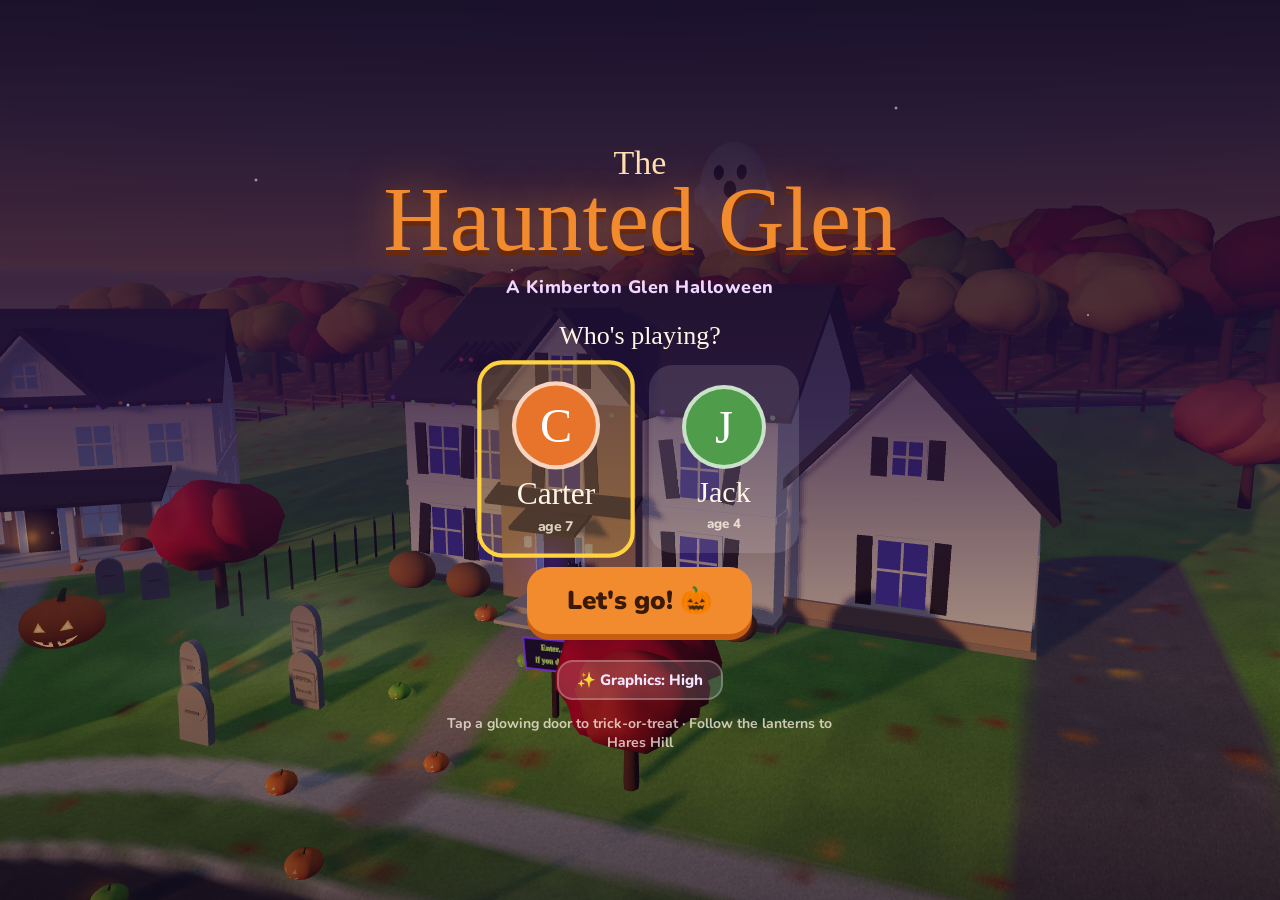
==== commit a747787e: "Add kick scooters: Carter's blue, Jack's red - 🛴 button (or T) puts both brothers on their Meshy sco" ====
--- a/index.html
+++ b/index.html
@@ -44,6 +44,7 @@
         <button class="move-btn jump-btn" id="btn-jump" aria-label="Jump">⤴</button>
         <button class="move-btn boost-btn" id="btn-boost" aria-label="Speed boost">⚡</button>
         <button class="move-btn spin-btn" id="btn-spin" aria-label="Spin jump">🌀</button>
+        <button class="move-btn scooter-btn" id="btn-scooter" aria-label="Scooter">🛴</button>
       </div>
     </div>
   </div>
--- a/css/style.css
+++ b/css/style.css
@@ -81,7 +81,7 @@
 .action-btn:active, .jump-btn:active, .swap-btn:active, .big-btn:active, .shop-btn:active { transform: translateY(3px); box-shadow: none; }
 .action-icon { font-size: 40px; line-height: 1; }
 .action-label { font-weight: 900; font-size: 18px; color: #3a1a06; margin-top: 2px; white-space: nowrap; }
-/* Jump + Boost on top, Spin centered underneath */
+/* Jump + Boost on top, Spin + Scooter underneath */
 .move-btns { display: grid; grid-template-columns: 62px 62px; grid-template-rows: 62px 62px; column-gap: 12px; row-gap: 6px; }
 .move-btn {
   width: 62px; height: 62px; border-radius: 50%; font-size: 30px; font-weight: 900; color: white; line-height: 1;
@@ -92,7 +92,9 @@
 .jump-btn { grid-column: 1; grid-row: 1; background: radial-gradient(circle at 35% 30%, #9a7ae8, var(--purple)); box-shadow: 0 5px 0 var(--purple-dark); }
 .boost-btn { grid-column: 2; grid-row: 1; font-size: 28px; background: radial-gradient(circle at 35% 30%, #7cc0ff, #2a7de0 60%, #1b5bb0); box-shadow: 0 5px 0 #0f3a75; }
 .boost-btn.held { box-shadow: 0 0 22px rgba(255, 220, 80, 0.9); }
-.spin-btn { grid-column: 1 / span 2; grid-row: 2; justify-self: center; background: radial-gradient(circle at 35% 30%, #ff9be0, #d93fa8 60%, #a3237c); box-shadow: 0 5px 0 #66104c; }
+.spin-btn { grid-column: 1; grid-row: 2; background: radial-gradient(circle at 35% 30%, #ff9be0, #d93fa8 60%, #a3237c); box-shadow: 0 5px 0 #66104c; }
+.scooter-btn { grid-column: 2; grid-row: 2; font-size: 32px; background: radial-gradient(circle at 35% 30%, #8ee6a8, #2fae5c 60%, #1d7d3f); box-shadow: 0 5px 0 #0f4f26; }
+.scooter-btn.on { border-color: #fff6a8; box-shadow: 0 5px 0 #0f4f26, 0 0 22px rgba(140, 255, 170, 0.95); }
 @keyframes pulse { 0%, 100% { transform: scale(1); } 50% { transform: scale(1.06); } }
 
 #toast {
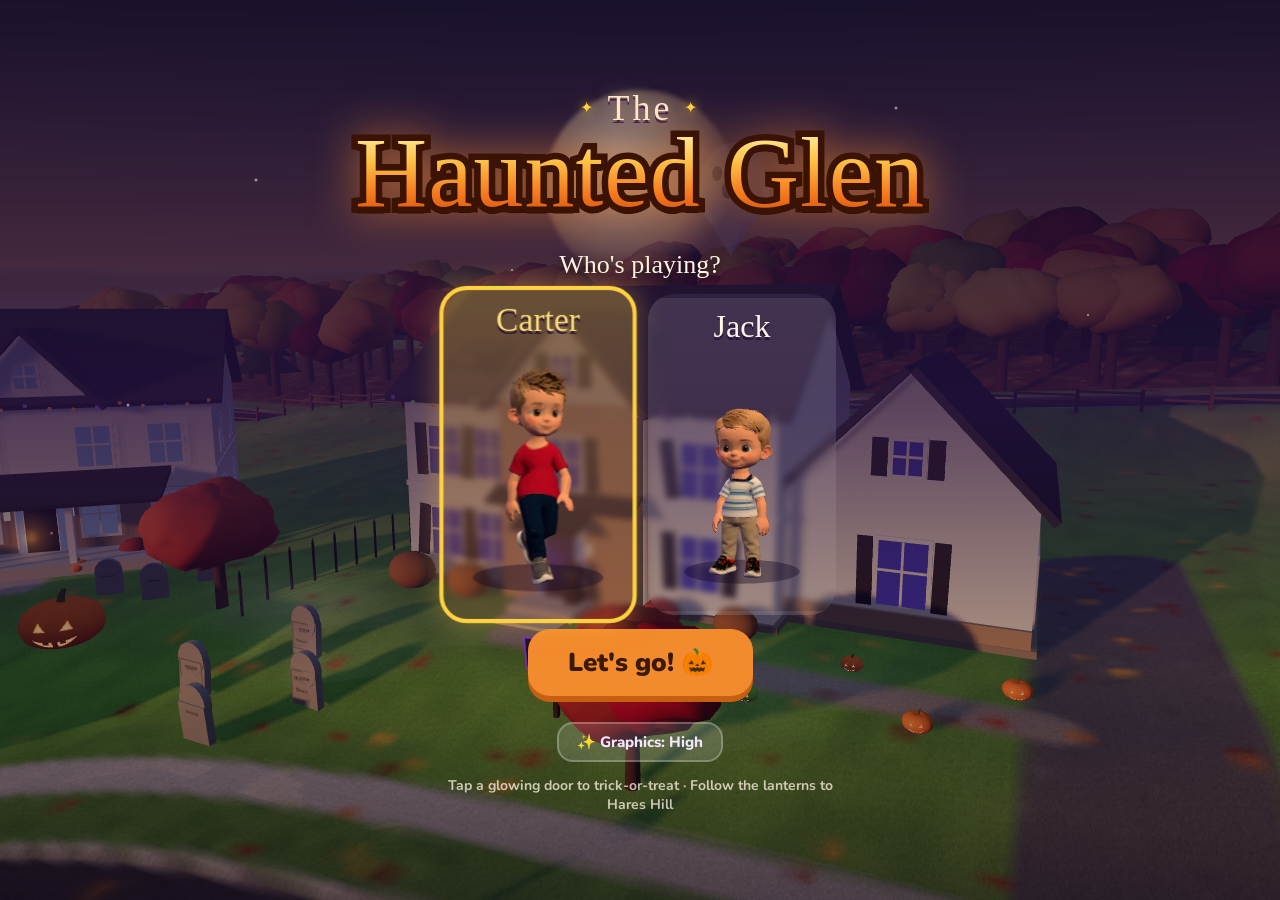
==== commit 60f69840: "Title screen: 3D Carter and Jack previews, names above heads, no ages, polished logo, drop subtitle" ====
--- a/index.html
+++ b/index.html
@@ -88,12 +88,15 @@
   <div id="title">
     <div class="title-sky"></div>
     <div class="title-inner">
-      <div class="title-logo"><span class="t1">The</span><span class="t2">Haunted Glen</span></div>
-      <div class="title-sub">A Kimberton Glen Halloween</div>
+      <div class="title-logo">
+        <span class="t1"><i class="orn">✦</i>The<i class="orn">✦</i></span>
+        <span class="t2" data-text="Haunted Glen">Haunted Glen</span>
+        <span class="t-moon" aria-hidden="true"></span>
+      </div>
       <div class="pick-label" id="pick-label">Who's playing?</div>
       <div class="pick-row">
-        <button class="pick-card selected" data-kid="carter"><div class="pick-avatar carter">C</div><div class="pick-name">Carter</div><div class="pick-age">age 7</div></button>
-        <button class="pick-card" data-kid="jack"><div class="pick-avatar jack">J</div><div class="pick-name">Jack</div><div class="pick-age">age 4</div></button>
+        <button class="pick-card selected" data-kid="carter"><div class="pick-name">Carter</div><canvas class="pick-canvas"></canvas><div class="pick-fallback carter">C</div></button>
+        <button class="pick-card" data-kid="jack"><div class="pick-name">Jack</div><canvas class="pick-canvas"></canvas><div class="pick-fallback jack">J</div></button>
       </div>
       <button class="big-btn" id="play-btn" disabled><span id="play-label">Building the neighborhood…</span></button>
       <button class="quality-btn" id="quality-btn">✨ Graphics: High</button>
--- a/css/style.css
+++ b/css/style.css
@@ -181,17 +181,45 @@
   opacity: .8;
 }
 .title-inner { position: relative; text-align: center; padding: 24px; display: flex; flex-direction: column; align-items: center; gap: 14px; }
-.title-logo { display: flex; flex-direction: column; line-height: .9; font-family: 'Chewy', cursive; }
-.title-logo .t1 { font-size: 34px; color: #ffe0b0; }
-.title-logo .t2 { font-size: clamp(52px, 11vw, 92px); color: var(--pumpkin); text-shadow: 0 5px 0 #6a2a08, 0 0 40px rgba(255,140,40,.6); }
-.title-sub { font-weight: 800; font-size: 18px; color: #f2d6ff; letter-spacing: .5px; }
-.pick-label { font-family: 'Chewy', cursive; font-size: 26px; margin-top: 8px; }
-.pick-row { display: flex; gap: 18px; }
-.pick-card { width: 150px; padding: 16px 10px; border-radius: 24px; background: rgba(255,255,255,.12); border: 4px solid transparent; display: flex; flex-direction: column; align-items: center; gap: 6px; transition: transform .15s; }
-.pick-card.selected { border-color: var(--gold); background: rgba(255, 210, 63, .2); transform: scale(1.05); }
-.pick-avatar { width: 84px; height: 84px; font-size: 46px; border-width: 4px; }
-.pick-name { font-family: 'Chewy', cursive; font-size: 30px; }
-.pick-age { font-weight: 800; opacity: .8; }
+.title-logo { position: relative; isolation: isolate; display: flex; flex-direction: column; align-items: center; line-height: .9; font-family: 'Chewy', cursive; padding: 6px 0 10px; }
+.title-logo .t1 { display: flex; align-items: center; gap: 12px; font-size: 36px; letter-spacing: 3px; color: #ffe9c4; text-shadow: 0 3px 0 #4a1c52, 0 0 18px rgba(255, 210, 140, .55); margin-bottom: 4px; }
+.title-logo .orn { font-style: normal; font-size: 16px; color: var(--gold); text-shadow: 0 0 12px rgba(255, 210, 63, .9); animation: twinkle 2.4s ease-in-out infinite; }
+.title-logo .orn:last-child { animation-delay: 1.2s; }
+.title-logo .t2 {
+  position: relative; display: inline-block; font-size: clamp(54px, 14vw, 100px); letter-spacing: 1px; padding: 0 6px 6px;
+  color: #3b1305; -webkit-text-stroke: 0.13em #3b1305; text-shadow: 0 0.07em 0 #2a0d03;
+  filter: drop-shadow(0 0 22px rgba(255, 140, 40, .55));
+  animation: logo-bob 4.2s ease-in-out infinite;
+}
+.title-logo .t2::after {
+  content: attr(data-text); position: absolute; left: 0; top: 0; padding: inherit; -webkit-text-stroke: 0; text-shadow: none;
+  background: linear-gradient(180deg, #fff1a8 0%, #ffc247 34%, #f57a1e 68%, #c9460c 100%);
+  -webkit-background-clip: text; background-clip: text; color: transparent;
+}
+.title-logo .t-moon {
+  position: absolute; z-index: -2; left: 50%; top: 4px; width: 190px; height: 190px; margin-left: -95px; border-radius: 50%;
+  background: radial-gradient(circle at 40% 38%, rgba(255, 244, 214, .5), rgba(255, 214, 150, .22) 52%, transparent 72%);
+  filter: blur(2px);
+}
+@keyframes logo-bob { 0%, 100% { transform: translateY(0) rotate(-1.2deg); } 50% { transform: translateY(-5px) rotate(.8deg); } }
+@keyframes twinkle { 0%, 100% { opacity: .55; transform: scale(.85); } 50% { opacity: 1; transform: scale(1.2); } }
+.pick-label { font-family: 'Chewy', cursive; font-size: 26px; margin-top: 2px; text-shadow: 0 2px 8px rgba(0, 0, 0, .6); }
+.pick-row { display: flex; gap: 16px; }
+.pick-card {
+  position: relative; width: clamp(138px, 41vw, 188px); padding: 12px 6px 6px; border-radius: 26px;
+  background: linear-gradient(180deg, rgba(255, 255, 255, .14), rgba(255, 255, 255, .06));
+  border: 4px solid transparent; display: flex; flex-direction: column; align-items: center; gap: 0;
+  transition: transform .18s, background .18s; backdrop-filter: blur(3px); -webkit-backdrop-filter: blur(3px);
+}
+.pick-card.selected { border-color: var(--gold); background: linear-gradient(180deg, rgba(255, 210, 63, .32), rgba(255, 150, 60, .14)); transform: scale(1.05); box-shadow: 0 0 28px rgba(255, 200, 70, .4); }
+.pick-name { font-family: 'Chewy', cursive; font-size: 32px; line-height: 1; margin-bottom: 2px; text-shadow: 0 3px 0 rgba(40, 14, 60, .85); }
+.pick-card.selected .pick-name { color: #ffe27a; }
+.pick-canvas { display: block; position: relative; inset: auto; width: 100%; height: clamp(190px, 29vh, 270px); pointer-events: none; }
+.pick-fallback { display: none; width: 84px; height: 84px; margin: 30px 0; border-radius: 50%; place-items: center; font-family: 'Chewy', cursive; font-size: 46px; color: #fff; border: 4px solid rgba(255, 255, 255, .7); }
+.pick-fallback.carter { background: #e8742c; }
+.pick-fallback.jack { background: #4f9d4a; }
+.pick-card.no-model .pick-canvas { display: none; }
+.pick-card.no-model .pick-fallback { display: grid; }
 .big-btn { padding: 16px 40px; border-radius: 22px; font-size: 26px; font-weight: 900; background: var(--pumpkin); color: #3a1a06; box-shadow: 0 6px 0 var(--pumpkin-dark); }
 .big-btn:disabled { background: #8a6a7a; color: #e8d8e8; box-shadow: none; }
 .title-hint { font-weight: 700; font-size: 14px; opacity: .75; max-width: 420px; }
@@ -205,9 +233,12 @@
   .action-icon { font-size: 32px; }
   .shop-btn { padding: 10px 16px; font-size: 16px; }
   .hazel-text { font-size: 14px; }
-  .pick-card { width: 120px; padding: 10px; }
-  .pick-avatar { width: 60px; height: 60px; font-size: 32px; }
+  .pick-card { width: 130px; padding: 8px 4px 4px; }
+  .pick-canvas { height: 130px; }
+  .pick-name { font-size: 24px; }
+  .title-logo .t1 { font-size: 26px; }
   .title-logo .t2 { font-size: 54px; }
+  .title-logo .t-moon { width: 120px; height: 120px; margin-left: -60px; }
 }
 @media (max-width: 600px) {
   #swap-name { display: none; }
